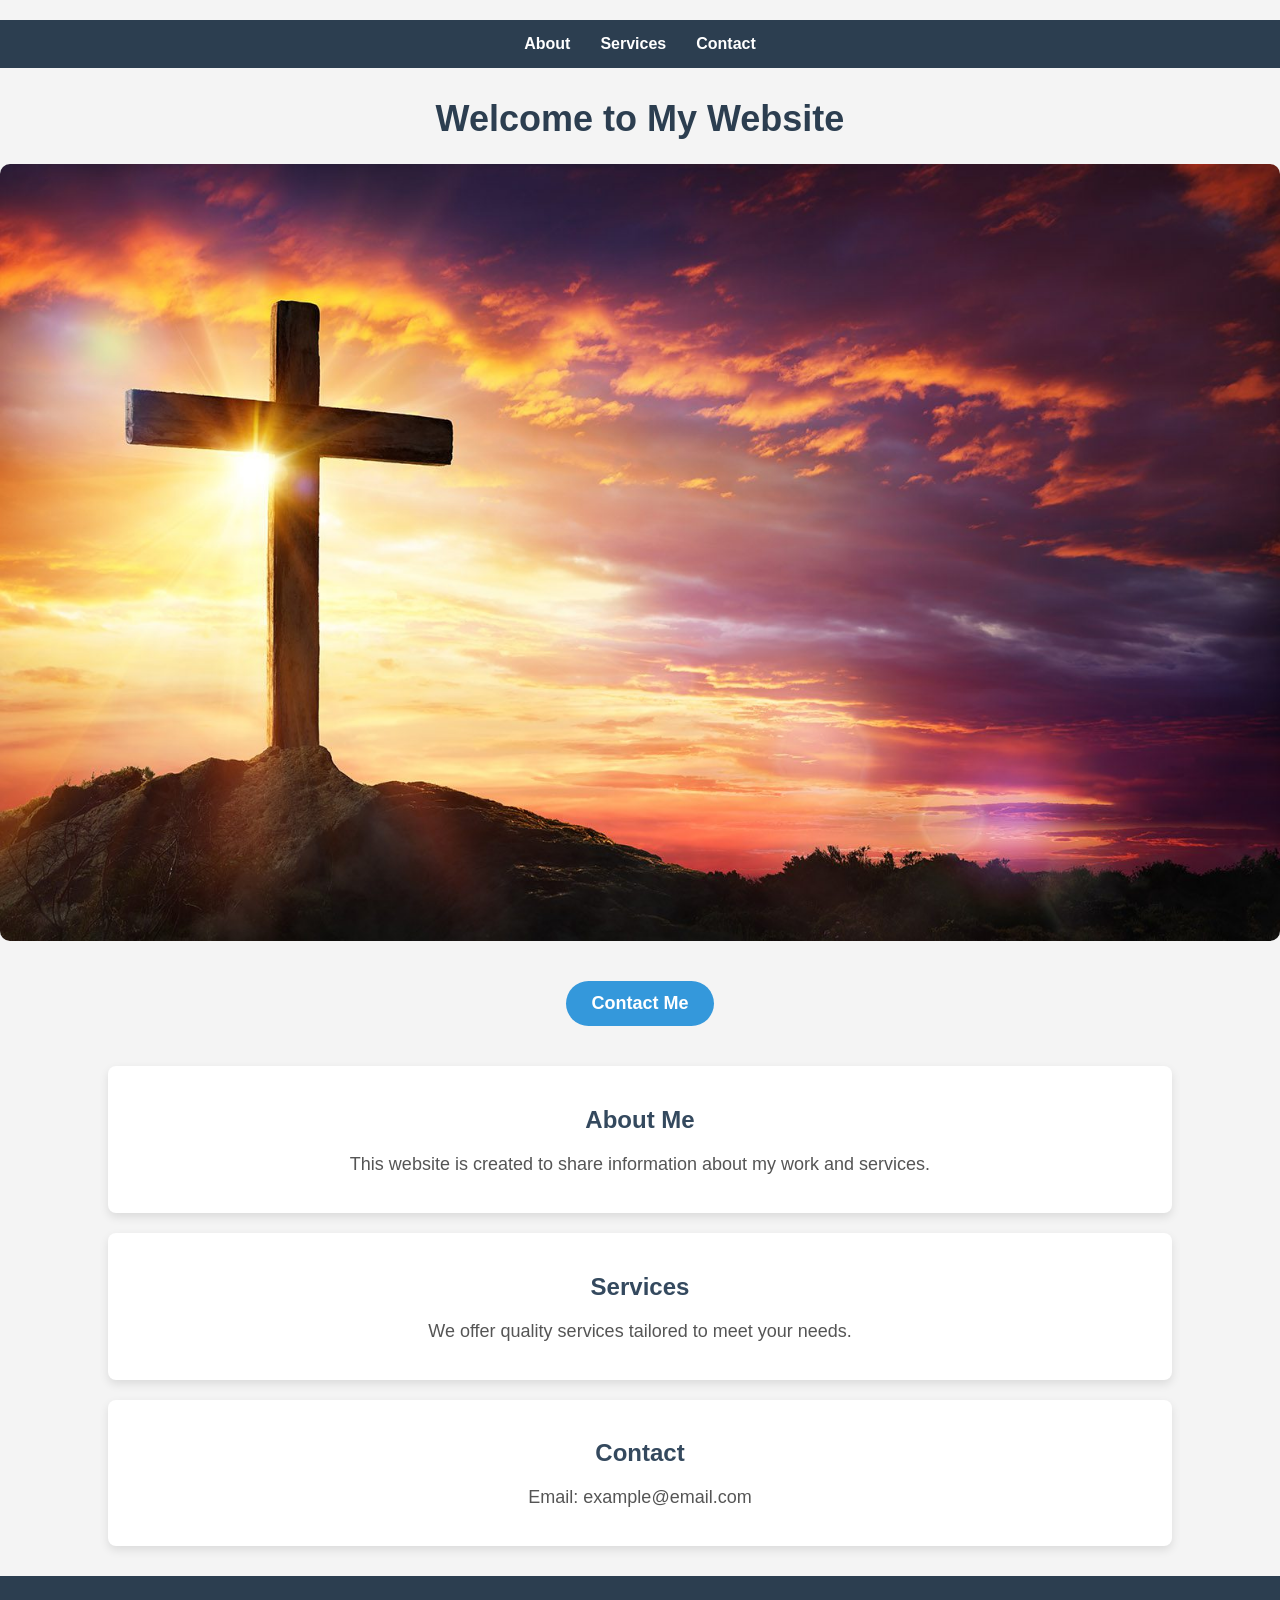
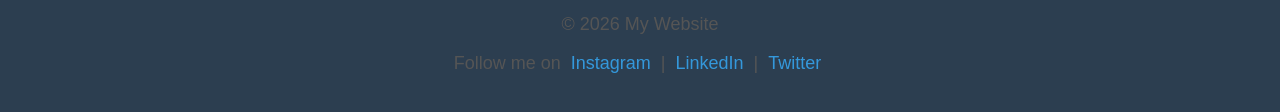
==== index.html @ be265eaf "Add files via upload" ====
<!DOCTYPE html>
<html lang="en">
<head>
  <meta charset="UTF-8">
  <meta name="viewport" content="width=device-width, initial-scale=1.0">
  <title>My Website</title>
  <link rel="stylesheet" href="style.css">
</head>
<body>

  <!-- Navigation Bar -->
  <nav>
    <a href="#about">About</a>
    <a href="#services">Services</a>
    <a href="#contact">Contact</a>
  </nav>

  <!-- Hero Section -->
  <h1>Welcome to My Website</h1>

  <!-- Main Image -->
  <img src="images/photo.jpg" alt="My Image" class="main-image">

  <!-- Call-To-Action Button -->
  <a href="#contact" class="cta-button">Contact Me</a>

  <!-- About Section -->
  <section id="about">
    <h2>About Me</h2>
    <p>This website is created to share information about my work and services.</p>
  </section>

  <!-- Services Section -->
  <section id="services">
    <h2>Services</h2>
    <p>We offer quality services tailored to meet your needs.</p>
  </section>

  <!-- Contact Section -->
  <section id="contact">
    <h2>Contact</h2>
    <p>Email: example@email.com</p>
  </section>
  
  <footer>
  <p>&copy; 2026 My Website</p>
  <p>
    Follow me on 
    <a href="#">Instagram</a> | 
    <a href="#">LinkedIn</a> | 
    <a href="#">Twitter</a>
  </p>
</footer>


</body>
</html>
---- style.css ----
/* General Body */
body {
  font-family: Arial, sans-serif;
  background-color: #f4f4f4;
  text-align: center;
  padding-top: 20px;
  margin: 0;
}

/* Navigation Bar */
nav {
  background-color: #2c3e50;
  padding: 15px;
  display: flex;
  justify-content: center;
  position: sticky;
  top: 0;
  z-index: 100;
}

nav a {
  color: white;
  margin: 0 15px;
  text-decoration: none;
  font-weight: bold;
}

nav a:hover {
  text-decoration: underline;
}

/* Headings */
h1 {
  color: #2c3e50;
  font-size: 36px;
  margin-top: 30px;
}

h2 {
  color: #34495e;
}

/* Paragraphs */
p {
  color: #555;
  font-size: 18px;
}

/* Sections */
section {
  background: white;
  margin: 20px auto;
  padding: 20px;
  width: 80%;
  border-radius: 8px;
  box-shadow: 0 4px 10px rgba(0,0,0,0.1);
}

/* Main Image */
.main-image {
  max-width: 100%;
  height: auto;
  border-radius: 10px;
  margin: 20px auto;
  display: block;
}

/* Call-To-Action Button */
.cta-button {
  display: inline-block;
  margin: 20px auto;
  padding: 12px 25px;
  background-color: #3498db;
  color: white;
  text-decoration: none;
  border-radius: 25px;
  font-size: 18px;
  font-weight: bold;
}

.cta-button:hover {
  background-color: #2980b9;
}

/* Smooth Scrolling */
html {
  scroll-behavior: smooth;
}

/* Responsive Design for Mobile */
@media (max-width: 768px) {

  nav {
    flex-direction: column;
  }

  nav a {
    display: block;
    margin: 10px 0;
  }

  section {
    width: 90%;
  }

  h1 {
    font-size: 28px;
  }

}
footer {
  background-color: #2c3e50;
  color: white;
  padding: 20px;
  margin-top: 30px;
}

footer a {
  color: #3498db;
  text-decoration: none;
  margin: 0 5px;
}

footer a:hover {
  text-decoration: underline;
}
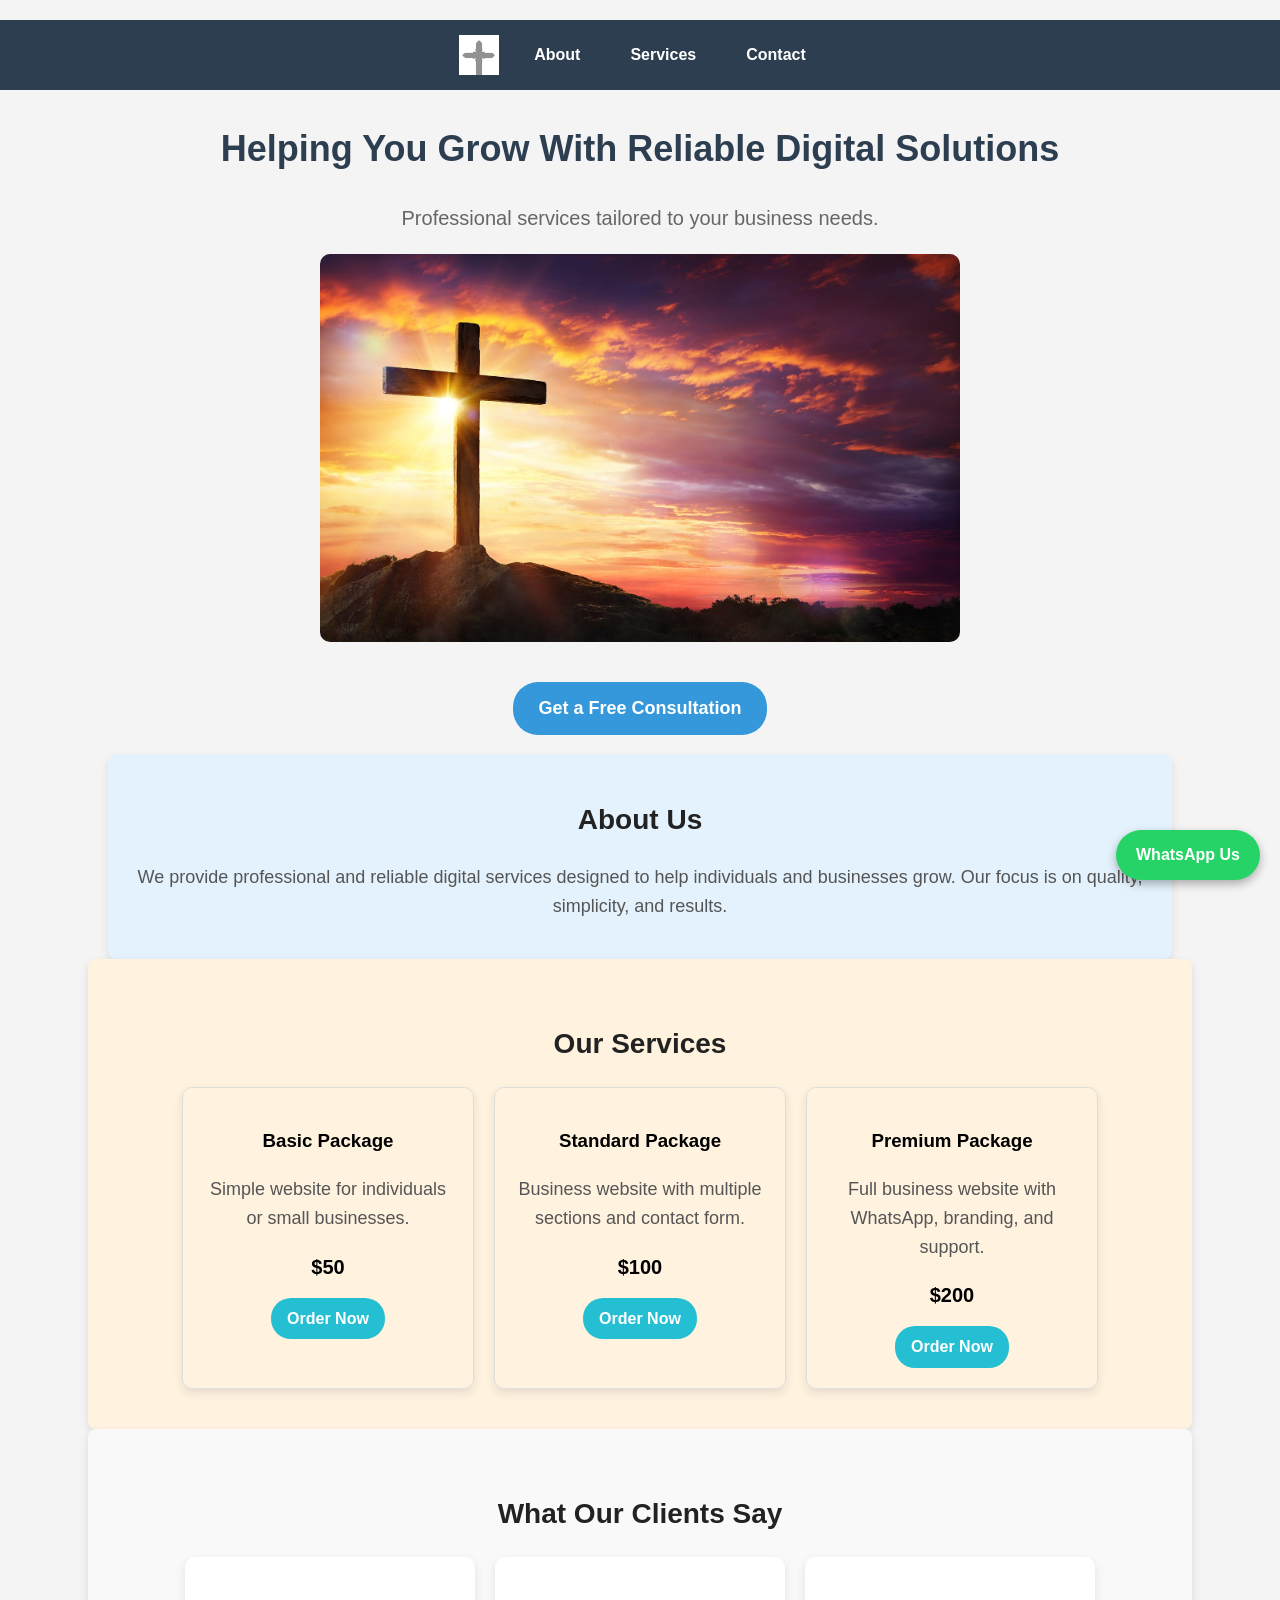
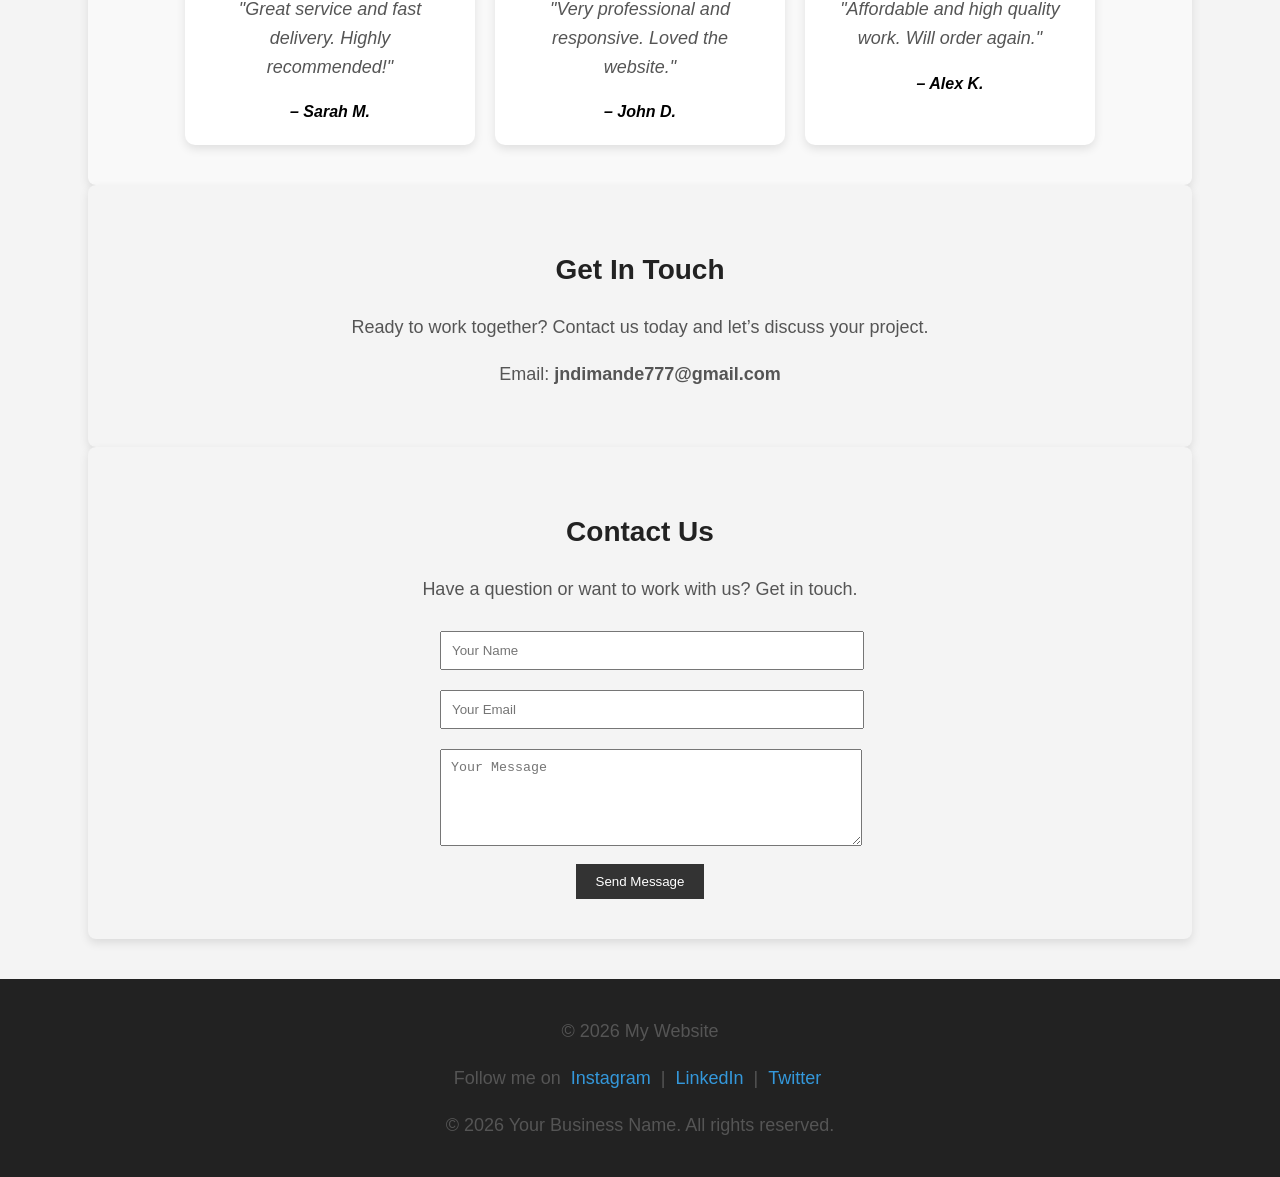
==== commit 6dda293e: "Initial commit with Google verification file" ====
--- a/index.html
+++ b/index.html
@@ -1,57 +1,147 @@
-<!DOCTYPE html>
-<html lang="en">
-<head>
-  <meta charset="UTF-8">
-  <meta name="viewport" content="width=device-width, initial-scale=1.0">
-  <title>My Website</title>
-  <link rel="stylesheet" href="style.css">
-</head>
-<body>
-
-  <!-- Navigation Bar -->
-  <nav>
-    <a href="#about">About</a>
-    <a href="#services">Services</a>
-    <a href="#contact">Contact</a>
-  </nav>
-
-  <!-- Hero Section -->
-  <h1>Welcome to My Website</h1>
-
-  <!-- Main Image -->
-  <img src="images/photo.jpg" alt="My Image" class="main-image">
-
-  <!-- Call-To-Action Button -->
-  <a href="#contact" class="cta-button">Contact Me</a>
-
-  <!-- About Section -->
-  <section id="about">
-    <h2>About Me</h2>
-    <p>This website is created to share information about my work and services.</p>
-  </section>
-
-  <!-- Services Section -->
-  <section id="services">
-    <h2>Services</h2>
-    <p>We offer quality services tailored to meet your needs.</p>
-  </section>
-
-  <!-- Contact Section -->
-  <section id="contact">
-    <h2>Contact</h2>
-    <p>Email: example@email.com</p>
-  </section>
-  
-  <footer>
-  <p>&copy; 2026 My Website</p>
-  <p>
-    Follow me on 
-    <a href="#">Instagram</a> | 
-    <a href="#">LinkedIn</a> | 
-    <a href="#">Twitter</a>
-  </p>
-</footer>
-
-
-</body>
-</html>
+<!DOCTYPE html>
+<html lang="en">
+<head>
+  <meta charset="UTF-8">
+  <meta name="viewport" content="width=device-width, initial-scale=1.0">
+
+  <title>Justice Digital Solutions | Business Websites & Online Services</title>
+
+  <meta name="description" content="Justice Digital Solutions offers professional business websites, WhatsApp integration, and affordable online solutions for small businesses.">
+
+  <meta name="keywords" content="business website, web design, WhatsApp integration, affordable websites">
+
+  <link rel="stylesheet" href="style.css">
+</head>
+
+<body>
+
+  <!-- Navigation Bar -->
+ <nav>
+  <img src="images/logo.png" alt="Logo" class="logo">
+  <a href="#about">About</a>
+  <a href="#services">Services</a>
+  <a href="#contact">Contact</a>
+
+</nav>
+
+
+  <!-- Hero Section -->
+  <h1>Helping You Grow With Reliable Digital Solutions</h1>
+<p class="subtitle">
+  Professional services tailored to your business needs.
+</p>
+
+
+  <!-- Main Image -->
+  <img src="images/photo.jpg" alt="My Image" class="main-image">
+  
+
+
+  <!-- Call-To-Action Button -->
+  <a href="#contact" class="cta-button">Get a Free Consultation</a>
+
+  <!-- About Section -->
+  <section id="about">
+  <h2>About Us</h2>
+  <p>
+    We provide professional and reliable digital services designed to help
+    individuals and businesses grow. Our focus is on quality, simplicity,
+    and results.
+  </p>
+</section>
+
+
+ 
+<section id="services">
+  <h2>Our Services</h2>
+
+  <div class="services-container">
+    <div class="service-box">
+      <h3>Basic Package</h3>
+      <p>Simple website for individuals or small businesses.</p>
+      <strong>$50</strong>
+      <a href="https://wa.me/7569184927" class="service-btn">Order Now</a>
+
+    </div>
+
+    <div class="service-box">
+      <h3>Standard Package</h3>
+      <p>Business website with multiple sections and contact form.</p>
+      <strong>$100</strong>
+      <a href="https://wa.me/7569184927" class="service-btn">Order Now</a>
+
+    </div>
+
+    <div class="service-box">
+      <h3>Premium Package</h3>
+      <p>Full business website with WhatsApp, branding, and support.</p>
+      <strong>$200</strong>
+      <a href="https://wa.me/7569184927" class="service-btn">Order Now</a>
+
+    </div>
+  </div>
+</section>
+
+<section id="testimonials">
+  <h2>What Our Clients Say</h2>
+
+  <div class="testimonials-container">
+    <div class="testimonial">
+      <p>"Great service and fast delivery. Highly recommended!"</p>
+      <strong>– Sarah M.</strong>
+    </div>
+
+    <div class="testimonial">
+      <p>"Very professional and responsive. Loved the website."</p>
+      <strong>– John D.</strong>
+    </div>
+
+    <div class="testimonial">
+      <p>"Affordable and high quality work. Will order again."</p>
+      <strong>– Alex K.</strong>
+    </div>
+  </div>
+</section>
+
+  <!-- Contact Section -->
+  <section id="contact">
+  <h2>Get In Touch</h2>
+  <p>
+    Ready to work together? Contact us today and let’s discuss your project.
+  </p>
+  <p>
+    Email: <strong>jndimande777@gmail.com</strong>
+  </p>
+</section>
+<section id="contact">
+  <h2>Contact Us</h2>
+  <p>Have a question or want to work with us? Get in touch.</p>
+
+  <form>
+    <input type="text" placeholder="Your Name" required>
+    <input type="email" placeholder="Your Email" required>
+    <textarea placeholder="Your Message" rows="5"></textarea>
+    <button type="submit">Send Message</button>
+  </form>
+</section>
+
+<a href="https://wa.me/7569184927" class="whatsapp-btn" target="_blank">
+  WhatsApp Us
+</a>
+
+
+
+  <footer>
+  <p>&copy; 2026 My Website</p>
+  <p>
+    Follow me on 
+    <a href="https://instagram.com/justice_g01" target="_blank">Instagram</a> | 
+    <a href="https://linkedin.com/in/" target="_blank">LinkedIn</a> | 
+    <a href="https://twitter.com/NdimandeJustice" target="_blank">Twitter</a>
+    <p>&copy; 2026 Your Business Name. All rights reserved.</p>
+  </p>
+</footer>
+
+
+</body>
+</html>
--- a/style.css
+++ b/style.css
@@ -1,127 +1,326 @@
-/* General Body */
-body {
-  font-family: Arial, sans-serif;
-  background-color: #f4f4f4;
-  text-align: center;
-  padding-top: 20px;
-  margin: 0;
-}
-
-/* Navigation Bar */
-nav {
-  background-color: #2c3e50;
-  padding: 15px;
-  display: flex;
-  justify-content: center;
-  position: sticky;
-  top: 0;
-  z-index: 100;
-}
-
-nav a {
-  color: white;
-  margin: 0 15px;
-  text-decoration: none;
-  font-weight: bold;
-}
-
-nav a:hover {
-  text-decoration: underline;
-}
-
-/* Headings */
-h1 {
-  color: #2c3e50;
-  font-size: 36px;
-  margin-top: 30px;
-}
-
-h2 {
-  color: #34495e;
-}
-
-/* Paragraphs */
-p {
-  color: #555;
-  font-size: 18px;
-}
-
-/* Sections */
-section {
-  background: white;
-  margin: 20px auto;
-  padding: 20px;
-  width: 80%;
-  border-radius: 8px;
-  box-shadow: 0 4px 10px rgba(0,0,0,0.1);
-}
-
-/* Main Image */
-.main-image {
-  max-width: 100%;
-  height: auto;
-  border-radius: 10px;
-  margin: 20px auto;
-  display: block;
-}
-
-/* Call-To-Action Button */
-.cta-button {
-  display: inline-block;
-  margin: 20px auto;
-  padding: 12px 25px;
-  background-color: #3498db;
-  color: white;
-  text-decoration: none;
-  border-radius: 25px;
-  font-size: 18px;
-  font-weight: bold;
-}
-
-.cta-button:hover {
-  background-color: #2980b9;
-}
-
-/* Smooth Scrolling */
-html {
-  scroll-behavior: smooth;
-}
-
-/* Responsive Design for Mobile */
-@media (max-width: 768px) {
-
-  nav {
-    flex-direction: column;
-  }
-
-  nav a {
-    display: block;
-    margin: 10px 0;
-  }
-
-  section {
-    width: 90%;
-  }
-
-  h1 {
-    font-size: 28px;
-  }
-
-}
-footer {
-  background-color: #2c3e50;
-  color: white;
-  padding: 20px;
-  margin-top: 30px;
-}
-
-footer a {
-  color: #3498db;
-  text-decoration: none;
-  margin: 0 5px;
-}
-
-footer a:hover {
-  text-decoration: underline;
-}
-
+/* General Body */
+body {
+  font-family: 'Roboto', Arial, sans-serif;
+  background-color: #f4f4f4;
+  text-align: center;
+  padding-top: 20px;
+  margin: 0;
+}
+
+/* Navigation Bar */
+nav {
+  background-color: #2c3e50;
+  padding: 15px;
+  display: flex;
+  justify-content: center;
+  position: sticky;
+  top: 0;
+  z-index: 100;
+}
+
+nav a {
+  color: white;
+  margin: 0 15px;
+  text-decoration: none;
+  font-weight: bold;
+}
+
+nav a:hover {
+  text-decoration: underline;
+}
+
+/* Headings */
+h1 {
+  color: #2c3e50;
+  font-size: 36px;
+  margin-top: 30px;
+}
+
+h2 {
+  color: #34495e;
+}
+
+/* Paragraphs */
+p {
+  color: #555;
+  font-size: 18px;
+}
+
+/* Sections */
+section {
+  background: white;
+  margin: 20px auto;
+  padding: 20px;
+  width: 80%;
+  border-radius: 8px;
+  box-shadow: 0 4px 10px rgba(0,0,0,0.1);
+}
+
+/* Main Image */
+.main-image {
+  max-width: 50%;
+  height: auto;
+  border-radius: 10px;
+  margin: 20px auto;
+  display: block;
+}
+
+/* Call-To-Action Button */
+.cta-button {
+  display: inline-block;
+  margin: 20px auto;
+  padding: 12px 25px;
+  background-color: #3498db;
+  color: white;
+  text-decoration: none;
+  border-radius: 25px;
+  font-size: 18px;
+  font-weight: bold;
+}
+
+.cta-button:hover {
+  background-color: #2980b9;
+}
+
+/* Smooth Scrolling */
+html {
+  scroll-behavior: smooth;
+}
+
+/* Responsive Design for Mobile */
+@media (max-width: 768px) {
+
+  nav {
+    flex-direction: column;
+  }
+
+  nav a {
+    display: block;
+    margin: 10px 0;
+  }
+
+  section {
+    width: 90%;
+  }
+
+  h1 {
+    font-size: 28px;
+  }
+
+}
+footer {
+  background-color: #2c3e50;
+  color: white;
+  padding: 20px;
+  margin-top: 30px;
+}
+
+footer a {
+  color: #3498db;
+  text-decoration: none;
+  margin: 0 5px;
+}
+
+footer a:hover {
+  text-decoration: underline;
+}
+nav {
+  background-color: #2c3e50;
+  padding: 15px;
+  display: flex;
+  align-items: center;
+  justify-content: center;
+  position: sticky;
+  top: 0;
+  z-index: 100;
+  gap: 20px; /* space between logo and links */
+}
+
+.logo {
+  height: 40px; /* adjust as needed */
+}
+#about {
+  background-color: #e3f2fd;
+}
+
+#services {
+  background-color: #fff3e0;
+}
+
+#contact {
+  background-color: #e8f5e9;
+}
+section {
+  transition: transform 0.3s ease, box-shadow 0.3s ease;
+}
+
+section:hover {
+  transform: translateY(-5px);
+  box-shadow: 0 8px 20px rgba(0,0,0,0.15);
+}
+.subtitle {
+  font-size: 20px;
+  color: #666;
+  margin-bottom: 20px;
+}
+.services-list {
+  list-style: none;
+  padding: 0;
+}
+
+.services-list li {
+  padding: 10px;
+  font-size: 18px;
+}
+#contact {
+  padding: 40px;
+  background: #f4f4f4;
+  text-align: center;
+}
+
+#contact form {
+  max-width: 400px;
+  margin: auto;
+}
+
+#contact input,
+#contact textarea {
+  width: 100%;
+  padding: 10px;
+  margin: 10px 0;
+}
+
+#contact button {
+  background: #333;
+  color: white;
+  padding: 10px 20px;
+  border: none;
+  cursor: pointer;
+}
+
+#contact button:hover {
+  background: #555;
+}
+html {
+  scroll-behavior: smooth;
+}
+.whatsapp-btn {
+  position: fixed;
+  bottom: 20px;
+  right: 20px;
+  background: #25D366;
+  color: white;
+  padding: 12px 20px;
+  border-radius: 50px;
+  text-decoration: none;
+  font-weight: bold;
+  box-shadow: 0 4px 10px rgba(0,0,0,0.3);
+}
+
+.whatsapp-btn:hover {
+  background: #1ebe5d;
+}
+#services {
+  padding: 40px;
+  text-align: center;
+}
+
+.services-container {
+  display: flex;
+  gap: 20px;
+  justify-content: center;
+  flex-wrap: wrap;
+}
+
+.service-box {
+  border: 1px solid #ddd;
+  padding: 20px;
+  width: 250px;
+  border-radius: 10px;
+  box-shadow: 0 4px 10px rgba(0,0,0,0.1);
+}
+
+.service-box strong {
+  display: block;
+  margin-top: 10px;
+  font-size: 20px;
+}
+.service-btn {
+  display: inline-block;
+  margin-top: 15px;
+  background: #25bfd3;
+  color: white;
+  padding: 8px 16px;
+  border-radius: 20px;
+  text-decoration: none;
+  font-weight: bold;
+}
+
+.service-btn:hover {
+  background: #1ebe5d;
+}
+#testimonials {
+  padding: 40px;
+  background: #f9f9f9;
+  text-align: center;
+}
+
+.testimonials-container {
+  display: flex;
+  gap: 20px;
+  justify-content: center;
+  flex-wrap: wrap;
+}
+
+.testimonial {
+  max-width: 250px;
+  background: white;
+  padding: 20px;
+  border-radius: 10px;
+  box-shadow: 0 4px 10px rgba(0,0,0,0.1);
+  font-style: italic;
+}
+body {
+  margin: 0;
+  font-family: Arial, sans-serif;
+  line-height: 1.6;
+}
+
+section {
+  max-width: 1100px;
+  margin: auto;
+}
+h2 {
+  margin-bottom: 20px;
+  font-size: 28px;
+  color: #222;
+}
+button,
+.service-btn {
+  transition: background 0.3s ease, transform 0.2s ease;
+}
+
+button:hover,
+.service-btn:hover {
+  transform: scale(1.05);
+}
+footer {
+  background: #222;
+  color: white;
+  text-align: center;
+  padding: 20px;
+  margin-top: 40px;
+}
+@media (max-width: 600px) {
+  h2 {
+    font-size: 22px;
+  }
+
+  .services-container,
+  .testimonials-container {
+    flex-direction: column;
+    align-items: center;
+  }
+}
+
+
